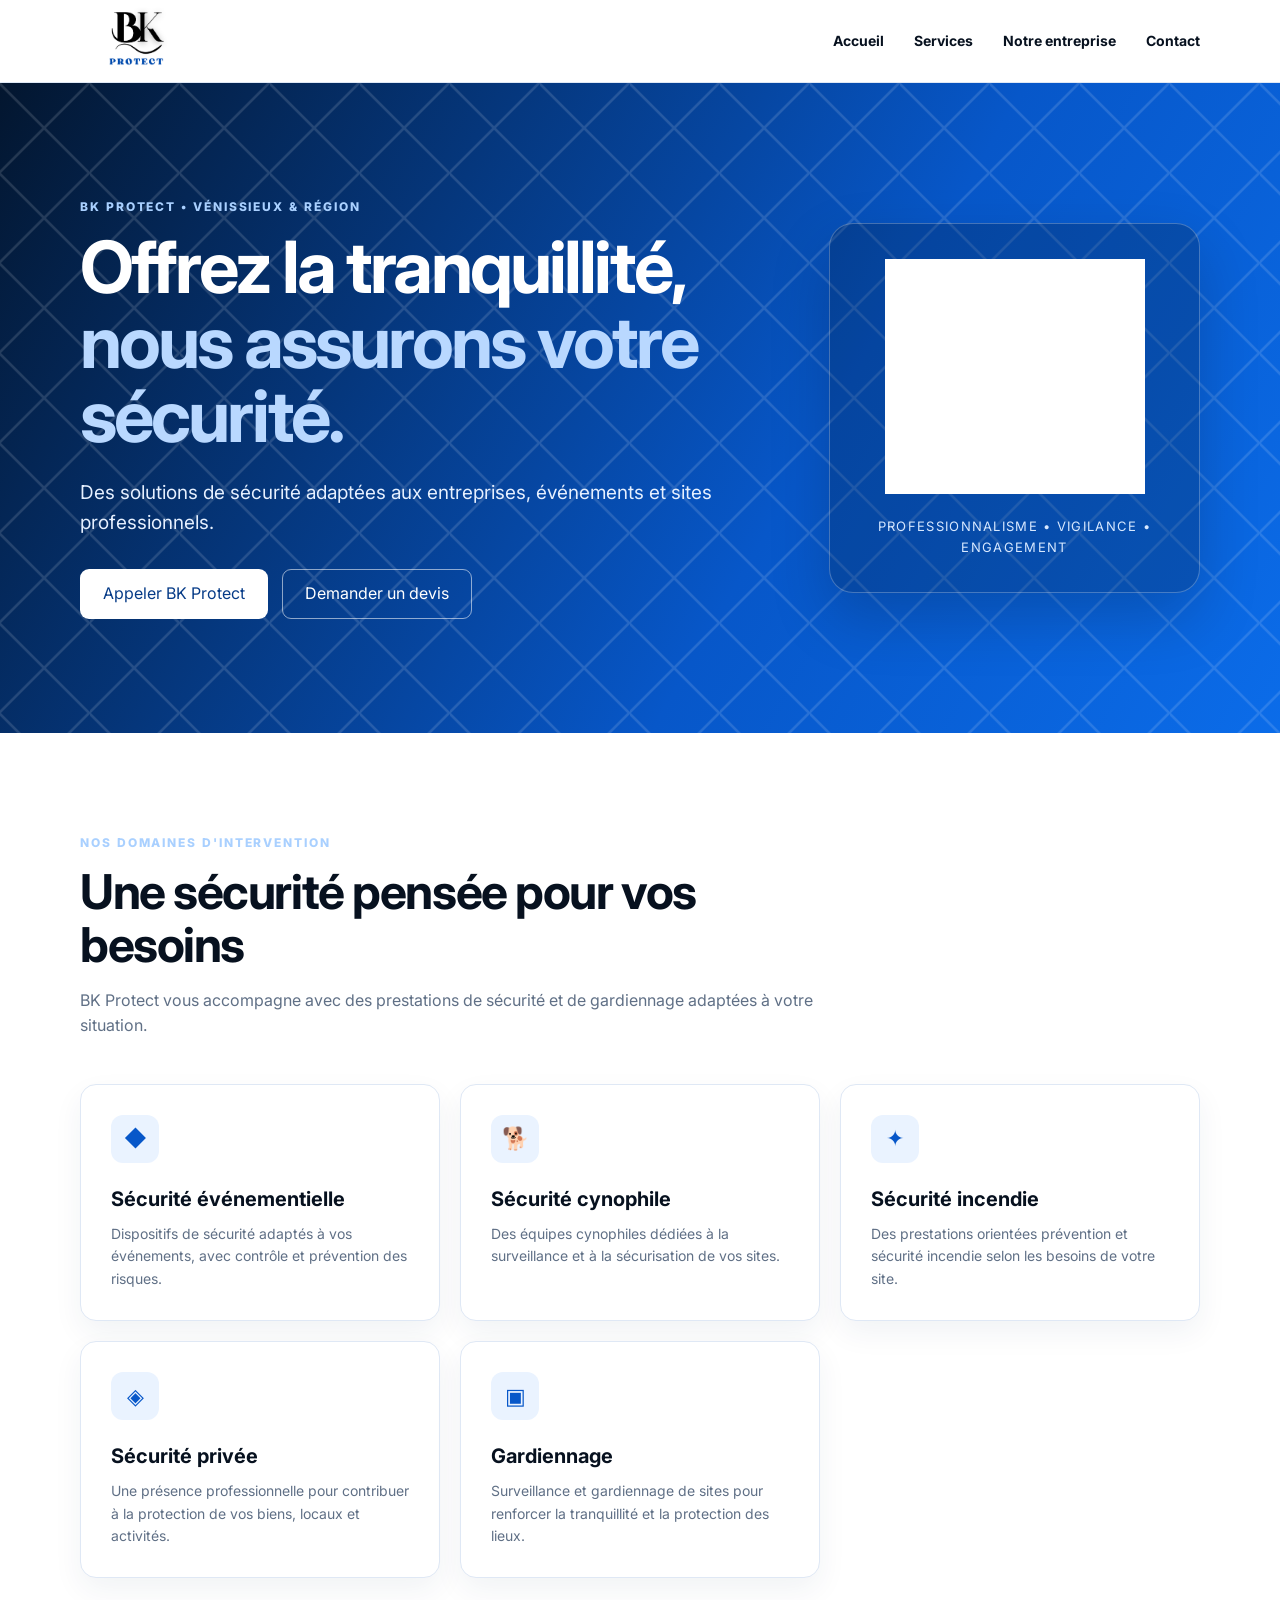
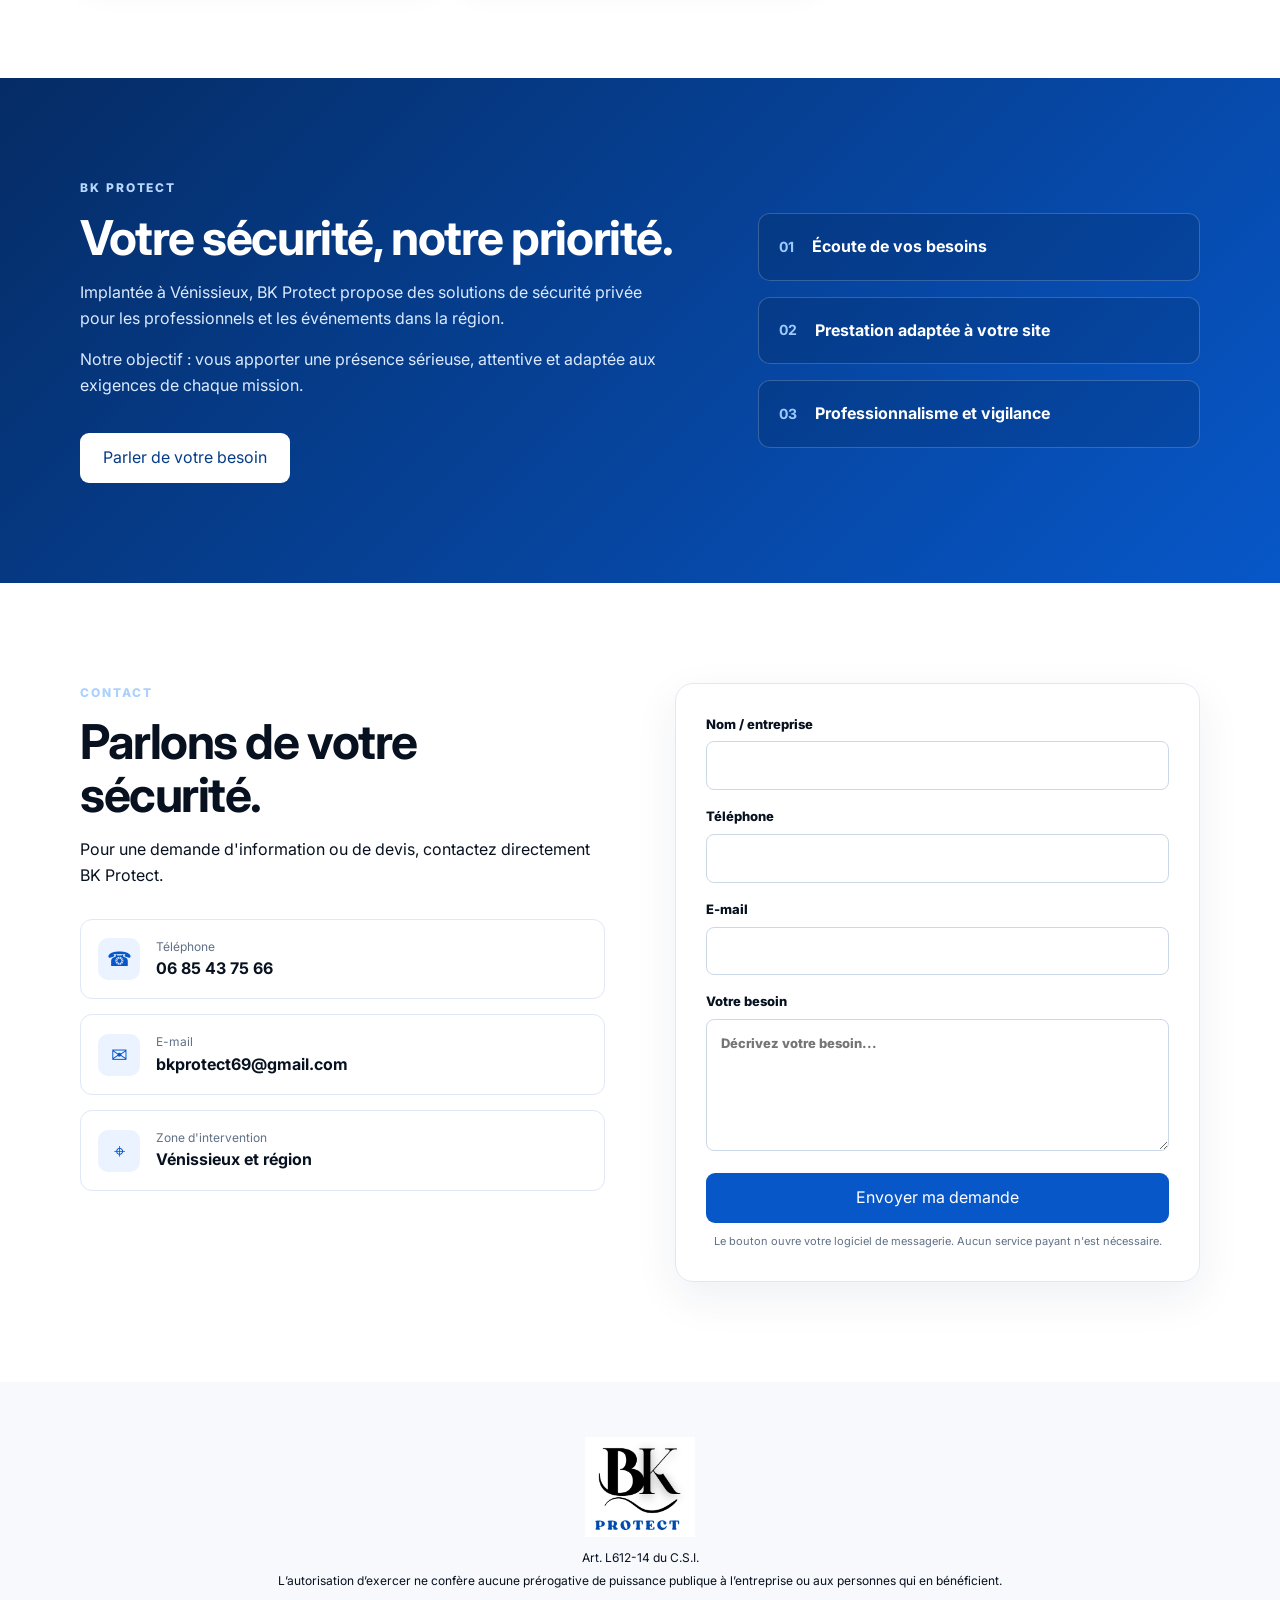
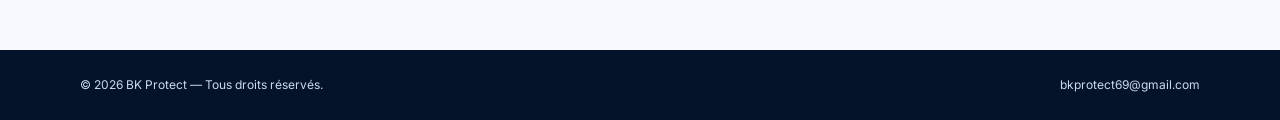
==== index.html @ dd5b4df7 "Add files via upload" ====
<!DOCTYPE html>
<html lang="fr">
<head>
  <meta charset="UTF-8">
  <meta name="viewport" content="width=device-width, initial-scale=1.0">
  <meta name="description" content="BK Protect — sécurité privée, gardiennage, sécurité événementielle, cynophile et incendie à Vénissieux et dans la région.">
  <meta name="theme-color" content="#0757c9">
  <title>BK Protect | Sécurité privée à Vénissieux et région</title>
  <link rel="icon" href="assets/bk-protect-logo.png">
  <link rel="stylesheet" href="style.css">
</head>
<body>
  <header class="header">
    <div class="container nav">
      <a class="brand" href="#accueil" aria-label="BK Protect - accueil">
        <img src="assets/bk-protect-logo.png" alt="Logo BK Protect">
      </a>
      <button class="menu-btn" aria-label="Ouvrir le menu" aria-expanded="false">☰</button>
      <nav id="main-nav">
        <a href="#accueil">Accueil</a>
        <a href="#services">Services</a>
        <a href="#entreprise">Notre entreprise</a>
        <a href="#contact">Contact</a>
      </nav>
    </div>
  </header>

  <main>
    <section id="accueil" class="hero">
      <div class="hero-bg"></div>
      <div class="container hero-content">
        <div class="hero-copy">
          <p class="eyebrow">BK PROTECT • VÉNISSIEUX &amp; RÉGION</p>
          <h1>Offrez la tranquillité,<br><span>nous assurons votre sécurité.</span></h1>
          <p class="lead">Des solutions de sécurité adaptées aux entreprises, événements et sites professionnels.</p>
          <div class="actions">
            <a class="btn btn-primary" href="tel:+33685437566">Appeler BK Protect</a>
            <a class="btn btn-light" href="#contact">Demander un devis</a>
          </div>
        </div>
        <div class="hero-card">
          <img src="assets/bk-protect-logo.png" alt="BK Protect">
          <p>Professionnalisme • Vigilance • Engagement</p>
        </div>
      </div>
    </section>

    <section id="services" class="section">
      <div class="container">
        <div class="section-heading">
          <p class="eyebrow">NOS DOMAINES D'INTERVENTION</p>
          <h2>Une sécurité pensée pour vos besoins</h2>
          <p>BK Protect vous accompagne avec des prestations de sécurité et de gardiennage adaptées à votre situation.</p>
        </div>

        <div class="services-grid">
          <article class="service"><div class="icon">◆</div><h3>Sécurité événementielle</h3><p>Dispositifs de sécurité adaptés à vos événements, avec contrôle et prévention des risques.</p></article>
          <article class="service"><div class="icon">🐕</div><h3>Sécurité cynophile</h3><p>Des équipes cynophiles dédiées à la surveillance et à la sécurisation de vos sites.</p></article>
          <article class="service"><div class="icon">✦</div><h3>Sécurité incendie</h3><p>Des prestations orientées prévention et sécurité incendie selon les besoins de votre site.</p></article>
          <article class="service"><div class="icon">◈</div><h3>Sécurité privée</h3><p>Une présence professionnelle pour contribuer à la protection de vos biens, locaux et activités.</p></article>
          <article class="service"><div class="icon">▣</div><h3>Gardiennage</h3><p>Surveillance et gardiennage de sites pour renforcer la tranquillité et la protection des lieux.</p></article>
        </div>
      </div>
    </section>

    <section id="entreprise" class="section section-blue">
      <div class="container about">
        <div>
          <p class="eyebrow">BK PROTECT</p>
          <h2>Votre sécurité, notre priorité.</h2>
          <p>Implantée à Vénissieux, BK Protect propose des solutions de sécurité privée pour les professionnels et les événements dans la région.</p>
          <p>Notre objectif : vous apporter une présence sérieuse, attentive et adaptée aux exigences de chaque mission.</p>
          <a class="btn btn-white" href="#contact">Parler de votre besoin</a>
        </div>
        <div class="about-points">
          <div><strong>01</strong><span>Écoute de vos besoins</span></div>
          <div><strong>02</strong><span>Prestation adaptée à votre site</span></div>
          <div><strong>03</strong><span>Professionnalisme et vigilance</span></div>
        </div>
      </div>
    </section>

    <section id="contact" class="section contact">
      <div class="container contact-grid">
        <div>
          <p class="eyebrow">CONTACT</p>
          <h2>Parlons de votre sécurité.</h2>
          <p>Pour une demande d'information ou de devis, contactez directement BK Protect.</p>
          <div class="contact-list">
            <a href="tel:+33685437566"><span>☎</span><div><small>Téléphone</small><strong>06 85 43 75 66</strong></div></a>
            <a href="mailto:bkprotect69@gmail.com"><span>✉</span><div><small>E-mail</small><strong>bkprotect69@gmail.com</strong></div></a>
            <div><span>⌖</span><div><small>Zone d'intervention</small><strong>Vénissieux et région</strong></div></div>
          </div>
        </div>

        <form class="contact-form" action="mailto:bkprotect69@gmail.com" method="post" enctype="text/plain">
          <label>Nom / entreprise<input type="text" name="Nom" required></label>
          <label>Téléphone<input type="tel" name="Téléphone"></label>
          <label>E-mail<input type="email" name="Email" required></label>
          <label>Votre besoin<textarea name="Message" rows="5" placeholder="Décrivez votre besoin..." required></textarea></label>
          <button class="btn btn-primary" type="submit">Envoyer ma demande</button>
          <p class="form-note">Le bouton ouvre votre logiciel de messagerie. Aucun service payant n'est nécessaire.</p>
        </form>
      </div>
    </section>

    <section class="legal">
      <div class="container">
        <img src="assets/bk-protect-logo.png" alt="BK Protect">
        <p>Art. L612-14 du C.S.I.</p>
        <p>L’autorisation d’exercer ne confère aucune prérogative de puissance publique à l’entreprise ou aux personnes qui en bénéficient.</p>
      </div>
    </section>
  </main>

  <footer>
    <div class="container footer-inner">
      <span>© <span id="year"></span> BK Protect — Tous droits réservés.</span>
      <a href="mailto:bkprotect69@gmail.com">bkprotect69@gmail.com</a>
    </div>
  </footer>

  <script>
    const menuBtn = document.querySelector('.menu-btn');
    const nav = document.querySelector('#main-nav');
    menuBtn.addEventListener('click', () => {
      const open = nav.classList.toggle('open');
      menuBtn.setAttribute('aria-expanded', open);
    });
    document.querySelectorAll('#main-nav a').forEach(a => a.addEventListener('click', () => nav.classList.remove('open')));
    document.getElementById('year').textContent = new Date().getFullYear();
  </script>
</body>
</html>
---- style.css ----
@import url('https://fonts.googleapis.com/css2?family=Inter:wght@400;500;600;700;800&display=swap');

:root {
  --blue: #0757c9;
  --blue-dark: #063b87;
  --ink: #07111f;
  --muted: #607086;
  --light: #f4f8ff;
  --white: #fff;
  --line: #dfe8f5;
}
* { box-sizing: border-box; }
html { scroll-behavior: smooth; }
body { margin: 0; font-family: Inter, Arial, sans-serif; color: var(--ink); line-height: 1.6; background: #fff; }
a { color: inherit; text-decoration: none; }
.container { width: min(1120px, 92%); margin: auto; }
.header { position: sticky; top: 0; z-index: 20; background: rgba(255,255,255,.96); backdrop-filter: blur(12px); border-bottom: 1px solid var(--line); }
.nav { height: 82px; display: flex; align-items: center; justify-content: space-between; }
.brand img { width: 116px; height: 64px; object-fit: contain; }
nav { display: flex; gap: 30px; font-size: 14px; font-weight: 700; }
nav a:hover { color: var(--blue); }
.menu-btn { display: none; background: none; border: 0; font-size: 28px; color: var(--blue); }
.hero { position: relative; overflow: hidden; min-height: 650px; display: flex; align-items: center; background: linear-gradient(120deg, #03162f, #0757c9 62%, #0b6ce9); color: white; }
.hero-bg { position: absolute; inset: 0; opacity: .13; background-image: linear-gradient(135deg, transparent 0 48%, #fff 49% 50%, transparent 51%), linear-gradient(45deg, transparent 0 48%, #fff 49% 50%, transparent 51%); background-size: 90px 90px; }
.hero-content { position: relative; display: grid; grid-template-columns: 1.3fr .7fr; gap: 60px; align-items: center; padding: 90px 0; }
.eyebrow { margin: 0 0 14px; font-size: 12px; letter-spacing: .16em; font-weight: 800; color: #a9d0ff; }
h1 { margin: 0; font-size: clamp(42px, 6vw, 72px); line-height: 1.03; letter-spacing: -.04em; }
h1 span { color: #b9d8ff; }
.lead { max-width: 650px; margin: 25px 0 30px; font-size: 19px; color: #e6f0ff; }
.actions { display: flex; gap: 14px; flex-wrap: wrap; }
.btn { display: inline-flex; justify-content: center; align-items: center; min-height: 50px; padding: 0 22px; border-radius: 9px; border: 1px solid transparent; font-weight: 800; cursor: pointer; font: inherit; }
.btn-primary { background: var(--blue); color: white; }
.hero .btn-primary { background: white; color: var(--blue-dark); }
.btn-light { background: transparent; border-color: rgba(255,255,255,.55); color: white; }
.btn-white { background: white; color: var(--blue-dark); margin-top: 18px; }
.btn:hover { transform: translateY(-1px); }
.hero-card { min-height: 330px; border: 1px solid rgba(255,255,255,.25); background: rgba(0,0,0,.2); border-radius: 24px; display: flex; flex-direction: column; align-items: center; justify-content: center; padding: 35px; box-shadow: 0 25px 60px rgba(0,0,0,.18); }
.hero-card img { width: 260px; max-width: 100%; filter: brightness(0) invert(1); }
.hero-card p { margin: 22px 0 0; text-align: center; font-size: 13px; letter-spacing: .1em; color: #d7e8ff; text-transform: uppercase; }
.section { padding: 100px 0; }
.section-heading { max-width: 760px; margin-bottom: 45px; }
.section-heading h2, .about h2, .contact h2 { margin: 0 0 15px; font-size: clamp(32px, 4vw, 48px); line-height: 1.1; letter-spacing: -.03em; }
.section-heading p:not(.eyebrow), .contact > p { color: var(--muted); }
.services-grid { display: grid; grid-template-columns: repeat(3, 1fr); gap: 20px; }
.service { padding: 30px; border: 1px solid var(--line); border-radius: 16px; background: white; box-shadow: 0 12px 30px rgba(14,45,86,.06); }
.service:nth-child(4), .service:nth-child(5) { grid-column: span 1; }
.icon { width: 48px; height: 48px; display: grid; place-items: center; border-radius: 12px; background: #eaf3ff; color: var(--blue); font-size: 22px; margin-bottom: 20px; }
.service h3 { margin: 0 0 8px; font-size: 20px; }
.service p { margin: 0; color: var(--muted); font-size: 14px; }
.section-blue { background: linear-gradient(135deg, #052c65, #0757c9); color: white; }
.section-blue .eyebrow { color: #b9d8ff; }
.about { display: grid; grid-template-columns: 1.15fr .85fr; gap: 80px; align-items: center; }
.about p:not(.eyebrow) { color: #dbeaff; max-width: 680px; }
.about-points { display: grid; gap: 16px; }
.about-points div { display: flex; gap: 18px; align-items: center; padding: 20px; border: 1px solid rgba(255,255,255,.2); border-radius: 12px; background: rgba(0,0,0,.12); }
.about-points strong { color: #9fcaff; font-size: 14px; }
.about-points span { font-weight: 700; }
.contact-grid { display: grid; grid-template-columns: 1fr 1fr; gap: 70px; }
.contact-list { margin-top: 30px; display: grid; gap: 15px; }
.contact-list > * { display: flex; align-items: center; gap: 16px; padding: 17px; border: 1px solid var(--line); border-radius: 12px; }
.contact-list > *:hover { border-color: #a8c8f7; }
.contact-list span { width: 42px; height: 42px; display: grid; place-items: center; border-radius: 10px; background: #eaf3ff; color: var(--blue); font-size: 20px; }
.contact-list small { display: block; color: var(--muted); font-size: 12px; }
.contact-list strong { font-size: 16px; }
.contact-form { padding: 30px; border: 1px solid var(--line); border-radius: 18px; box-shadow: 0 15px 45px rgba(14,45,86,.07); }
.contact-form label { display: block; margin-bottom: 16px; font-size: 13px; font-weight: 800; }
input, textarea { width: 100%; margin-top: 7px; padding: 13px 14px; border: 1px solid #cbd8e8; border-radius: 8px; font: inherit; outline: none; }
input:focus, textarea:focus { border-color: var(--blue); box-shadow: 0 0 0 3px rgba(7,87,201,.1); }
.contact-form .btn { width: 100%; }
.form-note { margin: 10px 0 0; font-size: 11px; color: var(--muted); text-align: center; }
.legal { padding: 55px 0; text-align: center; background: #f7f9fc; }
.legal img { width: 155px; height: 100px; object-fit: contain; }
.legal p { max-width: 900px; margin: 4px auto; font-size: 12px; }
footer { background: #041329; color: #cbd9ec; font-size: 12px; }
.footer-inner { min-height: 70px; display: flex; justify-content: space-between; align-items: center; gap: 20px; }
.footer-inner a:hover { color: white; }

@media (max-width: 800px) {
  .nav { height: 72px; }
  .brand img { width: 100px; }
  .menu-btn { display: block; }
  nav { display: none; position: absolute; top: 72px; left: 0; right: 0; background: white; padding: 20px 4%; flex-direction: column; gap: 15px; border-bottom: 1px solid var(--line); }
  nav.open { display: flex; }
  .hero { min-height: auto; }
  .hero-content, .about, .contact-grid { grid-template-columns: 1fr; gap: 40px; }
  .hero-content { padding: 70px 0; }
  .hero-card { min-height: 250px; }
  .services-grid { grid-template-columns: 1fr; }
  .section { padding: 70px 0; }
  .footer-inner { flex-direction: column; justify-content: center; padding: 18px 0; }
}
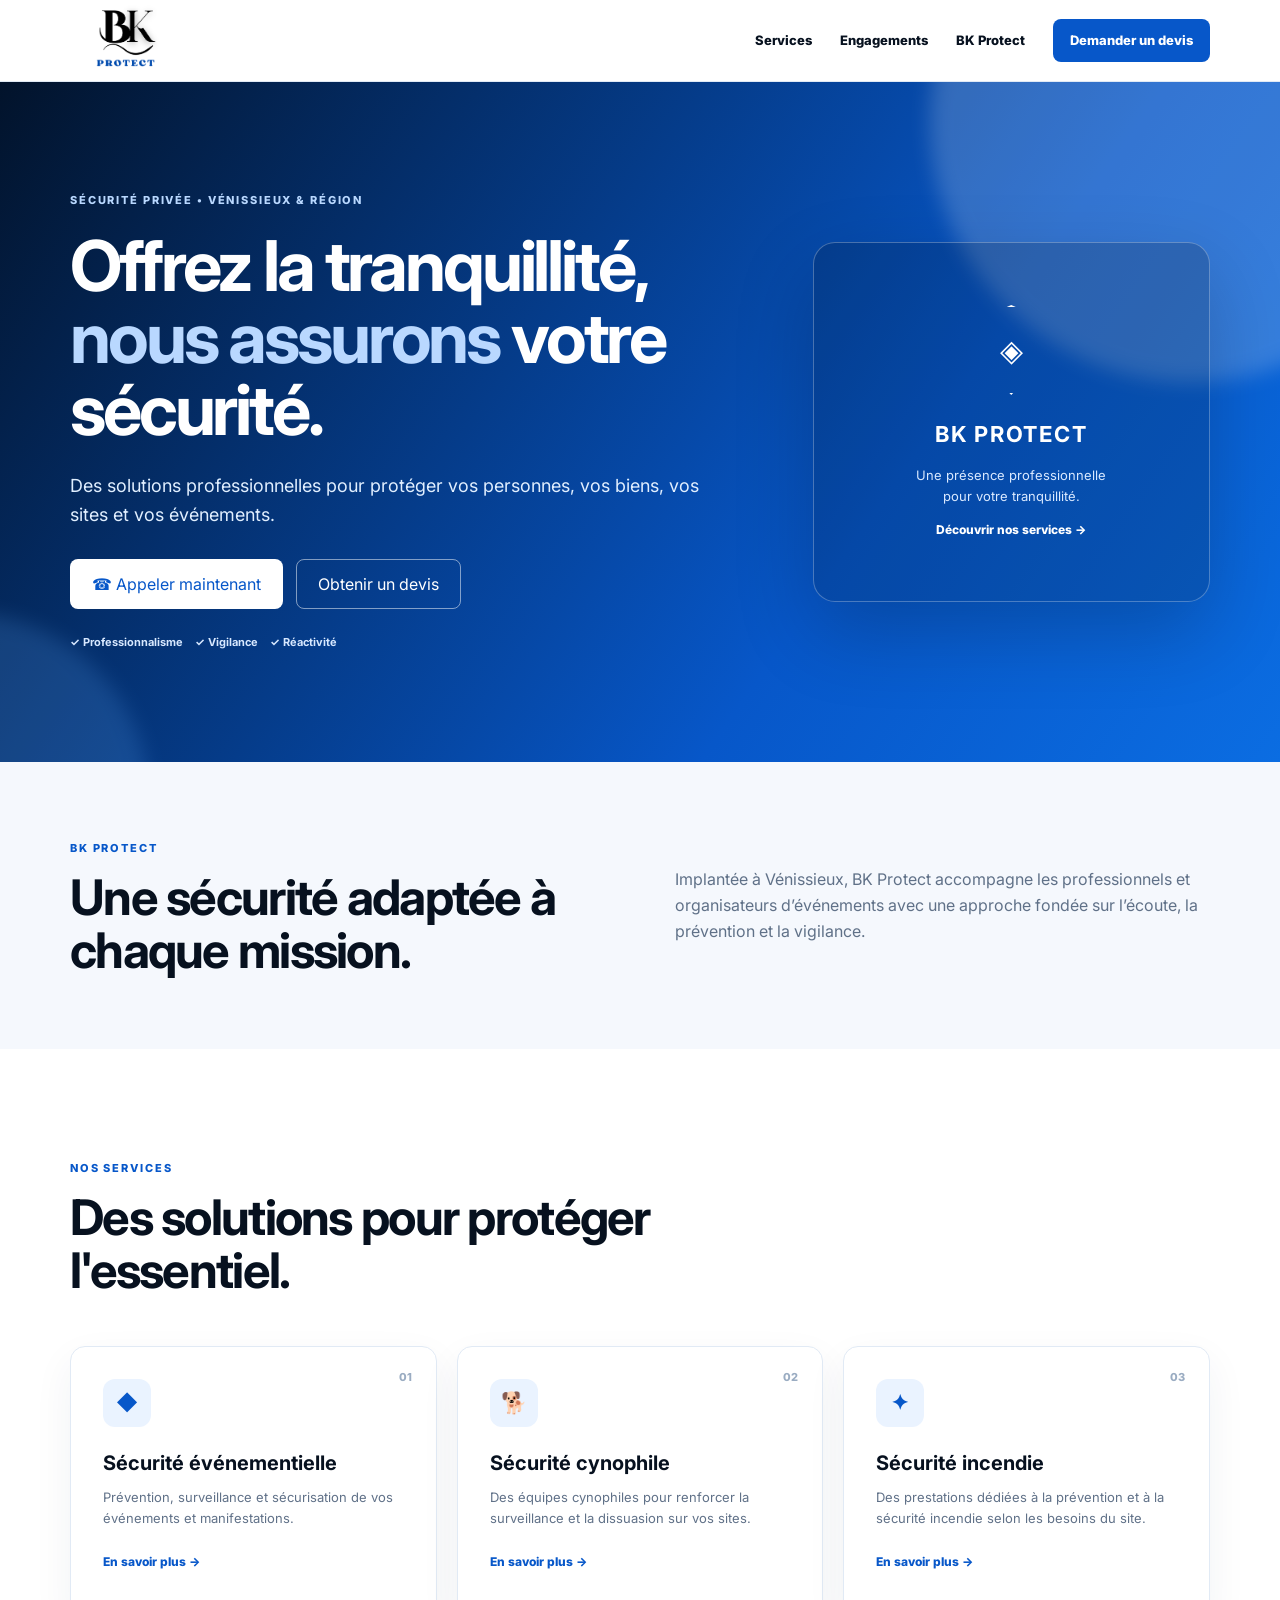
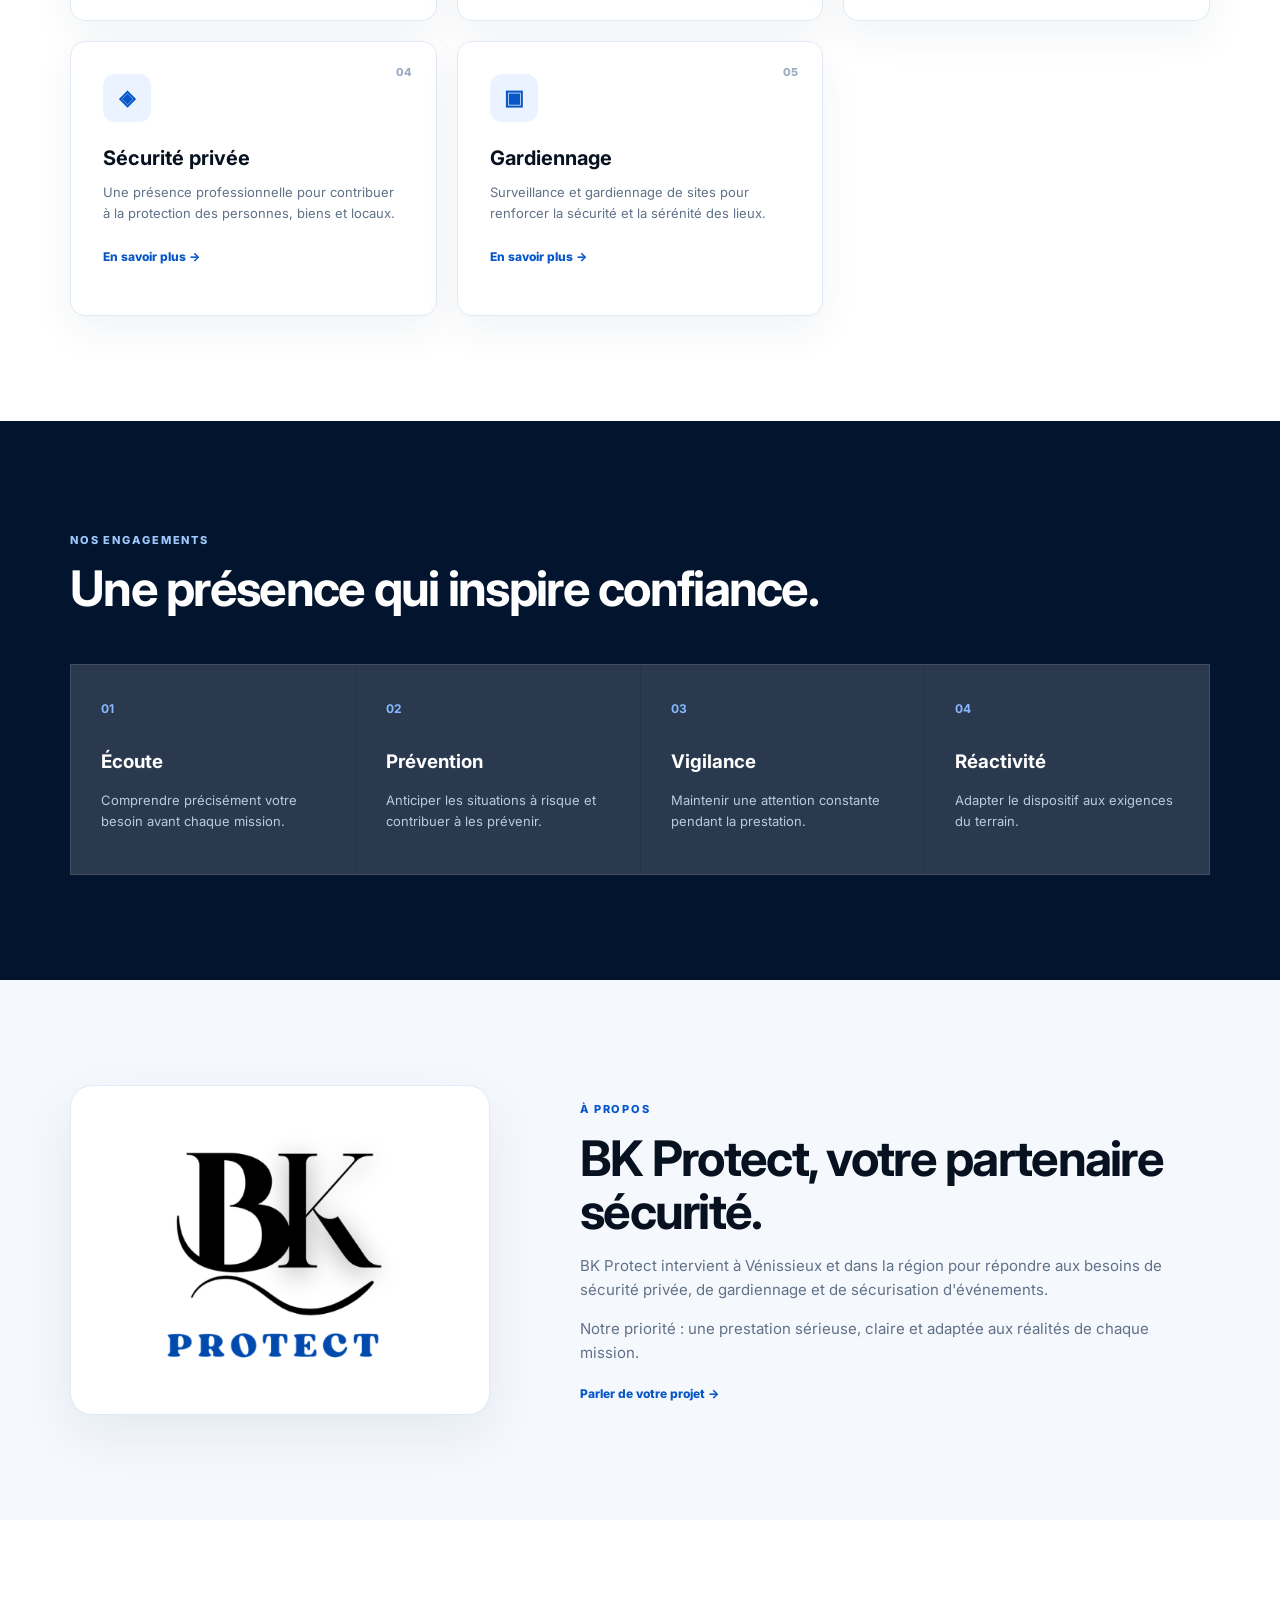
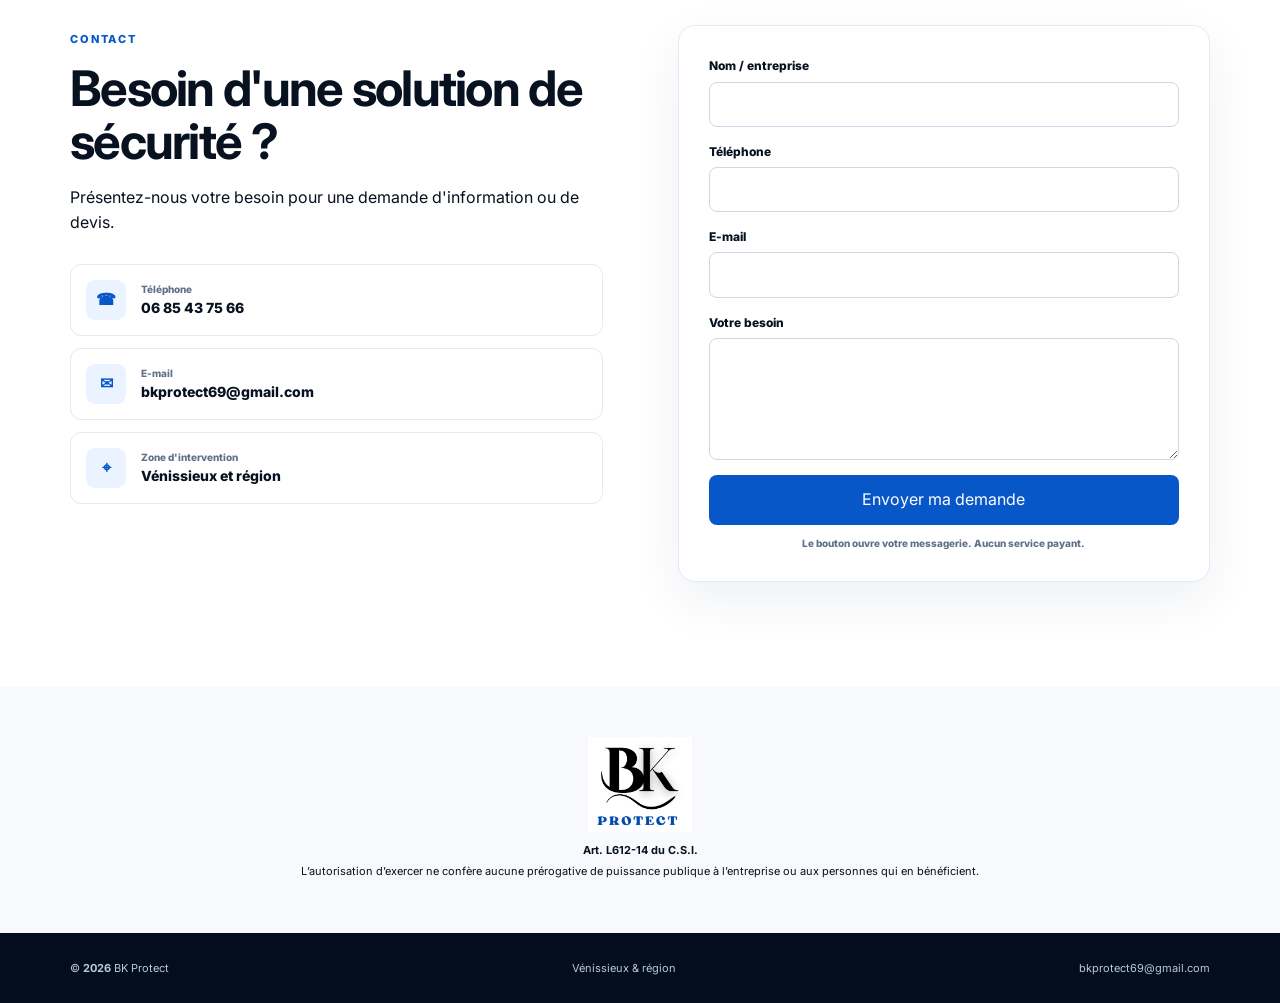
==== commit de2684ee: "Add files via upload" ====
--- a/index.html
+++ b/index.html
@@ -1,134 +1,31 @@
-<!DOCTYPE html>
-<html lang="fr">
-<head>
-  <meta charset="UTF-8">
-  <meta name="viewport" content="width=device-width, initial-scale=1.0">
-  <meta name="description" content="BK Protect — sécurité privée, gardiennage, sécurité événementielle, cynophile et incendie à Vénissieux et dans la région.">
-  <meta name="theme-color" content="#0757c9">
-  <title>BK Protect | Sécurité privée à Vénissieux et région</title>
-  <link rel="icon" href="assets/bk-protect-logo.png">
-  <link rel="stylesheet" href="style.css">
-</head>
-<body>
-  <header class="header">
-    <div class="container nav">
-      <a class="brand" href="#accueil" aria-label="BK Protect - accueil">
-        <img src="assets/bk-protect-logo.png" alt="Logo BK Protect">
-      </a>
-      <button class="menu-btn" aria-label="Ouvrir le menu" aria-expanded="false">☰</button>
-      <nav id="main-nav">
-        <a href="#accueil">Accueil</a>
-        <a href="#services">Services</a>
-        <a href="#entreprise">Notre entreprise</a>
-        <a href="#contact">Contact</a>
-      </nav>
-    </div>
-  </header>
-
-  <main>
-    <section id="accueil" class="hero">
-      <div class="hero-bg"></div>
-      <div class="container hero-content">
-        <div class="hero-copy">
-          <p class="eyebrow">BK PROTECT • VÉNISSIEUX &amp; RÉGION</p>
-          <h1>Offrez la tranquillité,<br><span>nous assurons votre sécurité.</span></h1>
-          <p class="lead">Des solutions de sécurité adaptées aux entreprises, événements et sites professionnels.</p>
-          <div class="actions">
-            <a class="btn btn-primary" href="tel:+33685437566">Appeler BK Protect</a>
-            <a class="btn btn-light" href="#contact">Demander un devis</a>
-          </div>
-        </div>
-        <div class="hero-card">
-          <img src="assets/bk-protect-logo.png" alt="BK Protect">
-          <p>Professionnalisme • Vigilance • Engagement</p>
-        </div>
-      </div>
-    </section>
-
-    <section id="services" class="section">
-      <div class="container">
-        <div class="section-heading">
-          <p class="eyebrow">NOS DOMAINES D'INTERVENTION</p>
-          <h2>Une sécurité pensée pour vos besoins</h2>
-          <p>BK Protect vous accompagne avec des prestations de sécurité et de gardiennage adaptées à votre situation.</p>
-        </div>
-
-        <div class="services-grid">
-          <article class="service"><div class="icon">◆</div><h3>Sécurité événementielle</h3><p>Dispositifs de sécurité adaptés à vos événements, avec contrôle et prévention des risques.</p></article>
-          <article class="service"><div class="icon">🐕</div><h3>Sécurité cynophile</h3><p>Des équipes cynophiles dédiées à la surveillance et à la sécurisation de vos sites.</p></article>
-          <article class="service"><div class="icon">✦</div><h3>Sécurité incendie</h3><p>Des prestations orientées prévention et sécurité incendie selon les besoins de votre site.</p></article>
-          <article class="service"><div class="icon">◈</div><h3>Sécurité privée</h3><p>Une présence professionnelle pour contribuer à la protection de vos biens, locaux et activités.</p></article>
-          <article class="service"><div class="icon">▣</div><h3>Gardiennage</h3><p>Surveillance et gardiennage de sites pour renforcer la tranquillité et la protection des lieux.</p></article>
-        </div>
-      </div>
-    </section>
-
-    <section id="entreprise" class="section section-blue">
-      <div class="container about">
-        <div>
-          <p class="eyebrow">BK PROTECT</p>
-          <h2>Votre sécurité, notre priorité.</h2>
-          <p>Implantée à Vénissieux, BK Protect propose des solutions de sécurité privée pour les professionnels et les événements dans la région.</p>
-          <p>Notre objectif : vous apporter une présence sérieuse, attentive et adaptée aux exigences de chaque mission.</p>
-          <a class="btn btn-white" href="#contact">Parler de votre besoin</a>
-        </div>
-        <div class="about-points">
-          <div><strong>01</strong><span>Écoute de vos besoins</span></div>
-          <div><strong>02</strong><span>Prestation adaptée à votre site</span></div>
-          <div><strong>03</strong><span>Professionnalisme et vigilance</span></div>
-        </div>
-      </div>
-    </section>
-
-    <section id="contact" class="section contact">
-      <div class="container contact-grid">
-        <div>
-          <p class="eyebrow">CONTACT</p>
-          <h2>Parlons de votre sécurité.</h2>
-          <p>Pour une demande d'information ou de devis, contactez directement BK Protect.</p>
-          <div class="contact-list">
-            <a href="tel:+33685437566"><span>☎</span><div><small>Téléphone</small><strong>06 85 43 75 66</strong></div></a>
-            <a href="mailto:bkprotect69@gmail.com"><span>✉</span><div><small>E-mail</small><strong>bkprotect69@gmail.com</strong></div></a>
-            <div><span>⌖</span><div><small>Zone d'intervention</small><strong>Vénissieux et région</strong></div></div>
-          </div>
-        </div>
-
-        <form class="contact-form" action="mailto:bkprotect69@gmail.com" method="post" enctype="text/plain">
-          <label>Nom / entreprise<input type="text" name="Nom" required></label>
-          <label>Téléphone<input type="tel" name="Téléphone"></label>
-          <label>E-mail<input type="email" name="Email" required></label>
-          <label>Votre besoin<textarea name="Message" rows="5" placeholder="Décrivez votre besoin..." required></textarea></label>
-          <button class="btn btn-primary" type="submit">Envoyer ma demande</button>
-          <p class="form-note">Le bouton ouvre votre logiciel de messagerie. Aucun service payant n'est nécessaire.</p>
-        </form>
-      </div>
-    </section>
-
-    <section class="legal">
-      <div class="container">
-        <img src="assets/bk-protect-logo.png" alt="BK Protect">
-        <p>Art. L612-14 du C.S.I.</p>
-        <p>L’autorisation d’exercer ne confère aucune prérogative de puissance publique à l’entreprise ou aux personnes qui en bénéficient.</p>
-      </div>
-    </section>
-  </main>
-
-  <footer>
-    <div class="container footer-inner">
-      <span>© <span id="year"></span> BK Protect — Tous droits réservés.</span>
-      <a href="mailto:bkprotect69@gmail.com">bkprotect69@gmail.com</a>
-    </div>
-  </footer>
-
-  <script>
-    const menuBtn = document.querySelector('.menu-btn');
-    const nav = document.querySelector('#main-nav');
-    menuBtn.addEventListener('click', () => {
-      const open = nav.classList.toggle('open');
-      menuBtn.setAttribute('aria-expanded', open);
-    });
-    document.querySelectorAll('#main-nav a').forEach(a => a.addEventListener('click', () => nav.classList.remove('open')));
-    document.getElementById('year').textContent = new Date().getFullYear();
-  </script>
-</body>
-</html>
+<!doctype html><html lang="fr"><head>
+<meta charset="utf-8"><meta name="viewport" content="width=device-width,initial-scale=1">
+<meta name="description" content="BK Protect — sécurité privée, gardiennage, sécurité événementielle, cynophile et incendie à Vénissieux et région.">
+<meta name="theme-color" content="#0757c9"><title>BK Protect | Sécurité privée</title>
+<link rel="icon" href="assets/bk-protect-logo.png"><link rel="stylesheet" href="style.css"></head><body>
+<header><div class="wrap nav"><a class="logo" href="#home"><img src="assets/bk-protect-logo.png" alt="BK Protect"></a><button class="menu">☰</button>
+<nav><a href="#services">Services</a><a href="#engagements">Engagements</a><a href="#about">BK Protect</a><a class="navbtn" href="#contact">Demander un devis</a></nav></div></header>
+<section id="home" class="hero"><div class="orb one"></div><div class="orb two"></div><div class="wrap hero-grid"><div>
+<div class="tag">SÉCURITÉ PRIVÉE • VÉNISSIEUX & RÉGION</div><h1>Offrez la tranquillité,<br><span>nous assurons</span> votre sécurité.</h1>
+<p class="lead">Des solutions professionnelles pour protéger vos personnes, vos biens, vos sites et vos événements.</p>
+<div class="buttons"><a class="btn white" href="tel:+33685437566">☎ Appeler maintenant</a><a class="btn line" href="#contact">Obtenir un devis</a></div>
+<div class="trust">✓ Professionnalisme&nbsp;&nbsp;&nbsp; ✓ Vigilance&nbsp;&nbsp;&nbsp; ✓ Réactivité</div></div>
+<div class="hero-card"><div class="shield">◈</div><b>BK PROTECT</b><p>Une présence professionnelle<br>pour votre tranquillité.</p><a href="#services">Découvrir nos services →</a></div></div></section>
+<section class="intro"><div class="wrap intro-grid"><div><small>BK PROTECT</small><h2>Une sécurité adaptée à chaque mission.</h2></div><p>Implantée à Vénissieux, BK Protect accompagne les professionnels et organisateurs d’événements avec une approche fondée sur l’écoute, la prévention et la vigilance.</p></div></section>
+<section id="services" class="section"><div class="wrap"><div class="heading"><small>NOS SERVICES</small><h2>Des solutions pour protéger l'essentiel.</h2></div><div class="cards">
+<article><i>01</i><strong>◆</strong><h3>Sécurité événementielle</h3><p>Prévention, surveillance et sécurisation de vos événements et manifestations.</p><a href="#contact">En savoir plus →</a></article>
+<article><i>02</i><strong>🐕</strong><h3>Sécurité cynophile</h3><p>Des équipes cynophiles pour renforcer la surveillance et la dissuasion sur vos sites.</p><a href="#contact">En savoir plus →</a></article>
+<article><i>03</i><strong>✦</strong><h3>Sécurité incendie</h3><p>Des prestations dédiées à la prévention et à la sécurité incendie selon les besoins du site.</p><a href="#contact">En savoir plus →</a></article>
+<article><i>04</i><strong>◈</strong><h3>Sécurité privée</h3><p>Une présence professionnelle pour contribuer à la protection des personnes, biens et locaux.</p><a href="#contact">En savoir plus →</a></article>
+<article><i>05</i><strong>▣</strong><h3>Gardiennage</h3><p>Surveillance et gardiennage de sites pour renforcer la sécurité et la sérénité des lieux.</p><a href="#contact">En savoir plus →</a></article>
+</div></div></section>
+<section id="engagements" class="dark"><div class="wrap"><div class="heading light"><small>NOS ENGAGEMENTS</small><h2>Une présence qui inspire confiance.</h2></div><div class="engage">
+<div><b>01</b><h3>Écoute</h3><p>Comprendre précisément votre besoin avant chaque mission.</p></div><div><b>02</b><h3>Prévention</h3><p>Anticiper les situations à risque et contribuer à les prévenir.</p></div><div><b>03</b><h3>Vigilance</h3><p>Maintenir une attention constante pendant la prestation.</p></div><div><b>04</b><h3>Réactivité</h3><p>Adapter le dispositif aux exigences du terrain.</p></div></div></div></section>
+<section id="about" class="section soft"><div class="wrap about"><div class="about-logo"><img src="assets/bk-protect-logo.png" alt="Logo BK Protect"></div><div><small>À PROPOS</small><h2>BK Protect, votre partenaire sécurité.</h2><p>BK Protect intervient à Vénissieux et dans la région pour répondre aux besoins de sécurité privée, de gardiennage et de sécurisation d'événements.</p><p>Notre priorité : une prestation sérieuse, claire et adaptée aux réalités de chaque mission.</p><a class="link" href="#contact">Parler de votre projet →</a></div></div></section>
+<section id="contact" class="contact"><div class="wrap contact-grid"><div><small>CONTACT</small><h2>Besoin d'une solution de sécurité ?</h2><p>Présentez-nous votre besoin pour une demande d'information ou de devis.</p><div class="infos">
+<a href="tel:+33685437566"><b>☎</b><span><em>Téléphone</em>06 85 43 75 66</span></a><a href="mailto:bkprotect69@gmail.com"><b>✉</b><span><em>E-mail</em>bkprotect69@gmail.com</span></a><div><b>⌖</b><span><em>Zone d'intervention</em>Vénissieux et région</span></div></div></div>
+<form action="mailto:bkprotect69@gmail.com" method="post" enctype="text/plain"><label>Nom / entreprise<input name="Nom" required></label><label>Téléphone<input name="Téléphone" type="tel"></label><label>E-mail<input name="Email" type="email" required></label><label>Votre besoin<textarea name="Message" rows="5" required></textarea></label><button class="btn blue" type="submit">Envoyer ma demande</button><small>Le bouton ouvre votre messagerie. Aucun service payant.</small></form></div></section>
+<section class="legal"><div class="wrap"><img src="assets/bk-protect-logo.png" alt="BK Protect"><p><b>Art. L612-14 du C.S.I.</b></p><p>L’autorisation d’exercer ne confère aucune prérogative de puissance publique à l’entreprise ou aux personnes qui en bénéficient.</p></div></section>
+<footer><div class="wrap"><span>© <b id="year"></b> BK Protect</span><span>Vénissieux & région</span><a href="mailto:bkprotect69@gmail.com">bkprotect69@gmail.com</a></div></footer>
+<a class="float" href="tel:+33685437566" aria-label="Appeler">☎</a><script>const m=document.querySelector('.menu'),n=document.querySelector('nav');m.onclick=()=>n.classList.toggle('open');document.querySelectorAll('nav a').forEach(a=>a.onclick=()=>n.classList.remove('open'));document.getElementById('year').textContent=new Date().getFullYear();</script>
+</body></html>
--- a/style.css
+++ b/style.css
@@ -1,91 +1,9 @@
 @import url('https://fonts.googleapis.com/css2?family=Inter:wght@400;500;600;700;800&display=swap');
-
-:root {
-  --blue: #0757c9;
-  --blue-dark: #063b87;
-  --ink: #07111f;
-  --muted: #607086;
-  --light: #f4f8ff;
-  --white: #fff;
-  --line: #dfe8f5;
-}
-* { box-sizing: border-box; }
-html { scroll-behavior: smooth; }
-body { margin: 0; font-family: Inter, Arial, sans-serif; color: var(--ink); line-height: 1.6; background: #fff; }
-a { color: inherit; text-decoration: none; }
-.container { width: min(1120px, 92%); margin: auto; }
-.header { position: sticky; top: 0; z-index: 20; background: rgba(255,255,255,.96); backdrop-filter: blur(12px); border-bottom: 1px solid var(--line); }
-.nav { height: 82px; display: flex; align-items: center; justify-content: space-between; }
-.brand img { width: 116px; height: 64px; object-fit: contain; }
-nav { display: flex; gap: 30px; font-size: 14px; font-weight: 700; }
-nav a:hover { color: var(--blue); }
-.menu-btn { display: none; background: none; border: 0; font-size: 28px; color: var(--blue); }
-.hero { position: relative; overflow: hidden; min-height: 650px; display: flex; align-items: center; background: linear-gradient(120deg, #03162f, #0757c9 62%, #0b6ce9); color: white; }
-.hero-bg { position: absolute; inset: 0; opacity: .13; background-image: linear-gradient(135deg, transparent 0 48%, #fff 49% 50%, transparent 51%), linear-gradient(45deg, transparent 0 48%, #fff 49% 50%, transparent 51%); background-size: 90px 90px; }
-.hero-content { position: relative; display: grid; grid-template-columns: 1.3fr .7fr; gap: 60px; align-items: center; padding: 90px 0; }
-.eyebrow { margin: 0 0 14px; font-size: 12px; letter-spacing: .16em; font-weight: 800; color: #a9d0ff; }
-h1 { margin: 0; font-size: clamp(42px, 6vw, 72px); line-height: 1.03; letter-spacing: -.04em; }
-h1 span { color: #b9d8ff; }
-.lead { max-width: 650px; margin: 25px 0 30px; font-size: 19px; color: #e6f0ff; }
-.actions { display: flex; gap: 14px; flex-wrap: wrap; }
-.btn { display: inline-flex; justify-content: center; align-items: center; min-height: 50px; padding: 0 22px; border-radius: 9px; border: 1px solid transparent; font-weight: 800; cursor: pointer; font: inherit; }
-.btn-primary { background: var(--blue); color: white; }
-.hero .btn-primary { background: white; color: var(--blue-dark); }
-.btn-light { background: transparent; border-color: rgba(255,255,255,.55); color: white; }
-.btn-white { background: white; color: var(--blue-dark); margin-top: 18px; }
-.btn:hover { transform: translateY(-1px); }
-.hero-card { min-height: 330px; border: 1px solid rgba(255,255,255,.25); background: rgba(0,0,0,.2); border-radius: 24px; display: flex; flex-direction: column; align-items: center; justify-content: center; padding: 35px; box-shadow: 0 25px 60px rgba(0,0,0,.18); }
-.hero-card img { width: 260px; max-width: 100%; filter: brightness(0) invert(1); }
-.hero-card p { margin: 22px 0 0; text-align: center; font-size: 13px; letter-spacing: .1em; color: #d7e8ff; text-transform: uppercase; }
-.section { padding: 100px 0; }
-.section-heading { max-width: 760px; margin-bottom: 45px; }
-.section-heading h2, .about h2, .contact h2 { margin: 0 0 15px; font-size: clamp(32px, 4vw, 48px); line-height: 1.1; letter-spacing: -.03em; }
-.section-heading p:not(.eyebrow), .contact > p { color: var(--muted); }
-.services-grid { display: grid; grid-template-columns: repeat(3, 1fr); gap: 20px; }
-.service { padding: 30px; border: 1px solid var(--line); border-radius: 16px; background: white; box-shadow: 0 12px 30px rgba(14,45,86,.06); }
-.service:nth-child(4), .service:nth-child(5) { grid-column: span 1; }
-.icon { width: 48px; height: 48px; display: grid; place-items: center; border-radius: 12px; background: #eaf3ff; color: var(--blue); font-size: 22px; margin-bottom: 20px; }
-.service h3 { margin: 0 0 8px; font-size: 20px; }
-.service p { margin: 0; color: var(--muted); font-size: 14px; }
-.section-blue { background: linear-gradient(135deg, #052c65, #0757c9); color: white; }
-.section-blue .eyebrow { color: #b9d8ff; }
-.about { display: grid; grid-template-columns: 1.15fr .85fr; gap: 80px; align-items: center; }
-.about p:not(.eyebrow) { color: #dbeaff; max-width: 680px; }
-.about-points { display: grid; gap: 16px; }
-.about-points div { display: flex; gap: 18px; align-items: center; padding: 20px; border: 1px solid rgba(255,255,255,.2); border-radius: 12px; background: rgba(0,0,0,.12); }
-.about-points strong { color: #9fcaff; font-size: 14px; }
-.about-points span { font-weight: 700; }
-.contact-grid { display: grid; grid-template-columns: 1fr 1fr; gap: 70px; }
-.contact-list { margin-top: 30px; display: grid; gap: 15px; }
-.contact-list > * { display: flex; align-items: center; gap: 16px; padding: 17px; border: 1px solid var(--line); border-radius: 12px; }
-.contact-list > *:hover { border-color: #a8c8f7; }
-.contact-list span { width: 42px; height: 42px; display: grid; place-items: center; border-radius: 10px; background: #eaf3ff; color: var(--blue); font-size: 20px; }
-.contact-list small { display: block; color: var(--muted); font-size: 12px; }
-.contact-list strong { font-size: 16px; }
-.contact-form { padding: 30px; border: 1px solid var(--line); border-radius: 18px; box-shadow: 0 15px 45px rgba(14,45,86,.07); }
-.contact-form label { display: block; margin-bottom: 16px; font-size: 13px; font-weight: 800; }
-input, textarea { width: 100%; margin-top: 7px; padding: 13px 14px; border: 1px solid #cbd8e8; border-radius: 8px; font: inherit; outline: none; }
-input:focus, textarea:focus { border-color: var(--blue); box-shadow: 0 0 0 3px rgba(7,87,201,.1); }
-.contact-form .btn { width: 100%; }
-.form-note { margin: 10px 0 0; font-size: 11px; color: var(--muted); text-align: center; }
-.legal { padding: 55px 0; text-align: center; background: #f7f9fc; }
-.legal img { width: 155px; height: 100px; object-fit: contain; }
-.legal p { max-width: 900px; margin: 4px auto; font-size: 12px; }
-footer { background: #041329; color: #cbd9ec; font-size: 12px; }
-.footer-inner { min-height: 70px; display: flex; justify-content: space-between; align-items: center; gap: 20px; }
-.footer-inner a:hover { color: white; }
-
-@media (max-width: 800px) {
-  .nav { height: 72px; }
-  .brand img { width: 100px; }
-  .menu-btn { display: block; }
-  nav { display: none; position: absolute; top: 72px; left: 0; right: 0; background: white; padding: 20px 4%; flex-direction: column; gap: 15px; border-bottom: 1px solid var(--line); }
-  nav.open { display: flex; }
-  .hero { min-height: auto; }
-  .hero-content, .about, .contact-grid { grid-template-columns: 1fr; gap: 40px; }
-  .hero-content { padding: 70px 0; }
-  .hero-card { min-height: 250px; }
-  .services-grid { grid-template-columns: 1fr; }
-  .section { padding: 70px 0; }
-  .footer-inner { flex-direction: column; justify-content: center; padding: 18px 0; }
-}
+:root{--b:#0757c9;--d:#03152e;--ink:#07111f;--muted:#607188;--line:#e1eaf5;--soft:#f5f8fd}*{box-sizing:border-box}html{scroll-behavior:smooth}body{margin:0;font-family:Inter,Arial,sans-serif;color:var(--ink);line-height:1.6}a{text-decoration:none;color:inherit}.wrap{width:min(1140px,92%);margin:auto}
+header{height:82px;position:sticky;top:0;z-index:20;background:#fffffff7;backdrop-filter:blur(12px);border-bottom:1px solid var(--line)}.nav{height:100%;display:flex;align-items:center;justify-content:space-between}.logo img{width:115px;height:68px;object-fit:contain}.nav nav{display:flex;gap:28px;align-items:center;font-size:13px;font-weight:800}.nav nav a:hover{color:var(--b)}.navbtn{background:var(--b);color:#fff!important;padding:11px 17px;border-radius:8px}.menu{display:none;background:none;border:0;color:var(--b);font-size:27px}
+.hero{position:relative;overflow:hidden;min-height:680px;display:flex;align-items:center;color:#fff;background:linear-gradient(125deg,#02132b,#0757c9 67%,#0b6de2)}.orb{position:absolute;border-radius:50%;filter:blur(10px);opacity:.18}.one{width:520px;height:520px;right:-170px;top:-220px;background:#fff}.two{width:380px;height:380px;left:-230px;bottom:-230px;background:#62adff}.hero-grid{position:relative;display:grid;grid-template-columns:1.25fr .75fr;gap:80px;align-items:center;padding:100px 0}.tag,small{font-size:11px;font-weight:800;letter-spacing:.17em}.tag{color:#b9d8ff}.hero h1{font-size:clamp(43px,6vw,70px);line-height:1.03;letter-spacing:-.045em;margin:20px 0 0}.hero h1 span{color:#b9d8ff}.lead{max-width:680px;color:#e1efff;font-size:18px;margin:26px 0 30px}.buttons{display:flex;gap:13px;flex-wrap:wrap}.btn{min-height:50px;padding:0 21px;border-radius:8px;border:1px solid transparent;display:inline-flex;align-items:center;justify-content:center;font-weight:800;font:inherit;cursor:pointer}.white{background:#fff;color:var(--b)}.line{border-color:#ffffff80;color:#fff}.blue{background:var(--b);color:#fff}.trust{font-size:11px;font-weight:700;color:#d7e8ff;margin-top:25px}.hero-card{min-height:360px;border:1px solid #ffffff45;background:#0000002b;border-radius:22px;padding:45px;display:flex;flex-direction:column;align-items:center;justify-content:center;text-align:center;box-shadow:0 30px 80px #0003}.shield{width:78px;height:90px;display:grid;place-items:center;border:2px solid white;clip-path:polygon(50% 0,92% 16%,86% 67%,50% 100%,14% 67%,8% 16%);font-size:30px}.hero-card>b{font-size:22px;letter-spacing:.08em;margin-top:22px}.hero-card p{color:#d9e9ff;font-size:13px}.hero-card a{color:#fff;font-size:12px;font-weight:800}
+.intro{padding:72px 0;background:var(--soft)}.intro-grid{display:grid;grid-template-columns:1fr 1fr;gap:70px;align-items:center}.intro small,.heading small,.about small,.contact small{color:var(--b)}.intro h2,.heading h2,.about h2,.contact h2{font-size:clamp(32px,4vw,49px);line-height:1.08;letter-spacing:-.035em;margin:12px 0 0}.intro p{color:var(--muted);margin:0}.section{padding:105px 0}.heading{max-width:780px;margin-bottom:48px}.cards{display:grid;grid-template-columns:repeat(3,1fr);gap:20px}.cards article{position:relative;min-height:275px;padding:32px;border:1px solid var(--line);border-radius:15px;background:#fff;box-shadow:0 15px 40px #092d5a0f;transition:.2s}.cards article:hover{transform:translateY(-4px);border-color:#b7cff0;box-shadow:0 22px 55px #092d5a1c}.cards i{position:absolute;right:24px;top:22px;font-style:normal;font-size:11px;color:#9aacc2;font-weight:800}.cards strong{width:48px;height:48px;border-radius:12px;background:#eaf3ff;color:var(--b);display:grid;place-items:center;font-size:21px}.cards h3{font-size:20px;margin:20px 0 8px}.cards p{font-size:13px;color:var(--muted);margin:0 0 20px}.cards a,.link{font-size:12px;font-weight:800;color:var(--b)}
+.dark{padding:105px 0;background:var(--d);color:#fff}.light small{color:#9fcaff}.light h2{color:#fff}.engage{display:grid;grid-template-columns:repeat(4,1fr);gap:1px;background:#ffffff22;border:1px solid #ffffff22;margin-top:48px}.engage div{padding:30px;min-height:205px;background:#ffffff06}.engage b{font-size:12px;color:#86b9ff}.engage h3{margin:26px 0 7px}.engage p{color:#b9cbe0;font-size:13px}.soft{background:var(--soft)}.about{display:grid;grid-template-columns:.8fr 1.2fr;gap:90px;align-items:center}.about-logo{min-height:330px;background:#fff;border:1px solid var(--line);border-radius:22px;display:grid;place-items:center;box-shadow:0 20px 55px #092d5a12}.about-logo img{width:280px;height:250px;object-fit:contain}.about p,.contact>div>p{color:var(--muted);font-size:15px}
+.contact{padding:105px 0}.contact-grid{display:grid;grid-template-columns:1fr 1fr;gap:75px}.infos{display:grid;gap:12px;margin-top:28px}.infos>*{display:flex;align-items:center;gap:15px;border:1px solid var(--line);border-radius:11px;padding:15px}.infos b{width:40px;height:40px;border-radius:9px;background:#eaf3ff;color:var(--b);display:grid;place-items:center}.infos em{display:block;font-style:normal;font-size:10px;color:var(--muted)}.infos span{font-weight:800;font-size:14px}.contact form{padding:30px;border:1px solid var(--line);border-radius:17px;box-shadow:0 18px 50px #092d5a12}.contact label{display:block;font-size:12px;font-weight:800;margin-bottom:15px}.contact input,.contact textarea{width:100%;display:block;margin-top:6px;padding:12px 13px;border:1px solid #cbd8e8;border-radius:8px;font:inherit;outline:none}.contact input:focus,.contact textarea:focus{border-color:var(--b);box-shadow:0 0 0 3px #0757c91a}.contact form .btn{width:100%}.contact form>small{display:block;text-align:center;color:var(--muted);font-size:10px;letter-spacing:0;margin-top:10px}
+.legal{padding:50px 0;text-align:center;background:#f7f9fc}.legal img{width:145px;height:95px;object-fit:contain}.legal p{font-size:11px;max-width:900px;margin:3px auto}footer{background:#020d1d;color:#b9c9dc}footer .wrap{min-height:70px;display:flex;justify-content:space-between;align-items:center;font-size:11px;gap:20px}.float{display:none}
+@media(max-width:820px){header{height:72px}.logo img{width:100px;height:60px}.menu{display:block}.nav nav{display:none;position:absolute;left:0;right:0;top:72px;background:#fff;padding:20px 4%;flex-direction:column;align-items:stretch;border-bottom:1px solid var(--line)}.nav nav.open{display:flex}.navbtn{text-align:center}.hero{min-height:auto}.hero-grid,.intro-grid,.about,.contact-grid{grid-template-columns:1fr;gap:42px}.hero-grid{padding:75px 0}.hero-card{min-height:270px}.cards{grid-template-columns:1fr}.engage{grid-template-columns:1fr 1fr}.section,.dark,.contact{padding:75px 0}.float{display:grid;position:fixed;right:18px;bottom:18px;width:55px;height:55px;border-radius:50%;background:var(--b);color:#fff;place-items:center;z-index:40;box-shadow:0 10px 30px #0004;font-size:22px}footer .wrap{padding:18px 0;flex-direction:column;justify-content:center}}@media(max-width:520px){.hero h1{font-size:42px}.engage{grid-template-columns:1fr}.about-logo{min-height:260px}.about-logo img{height:200px}}
